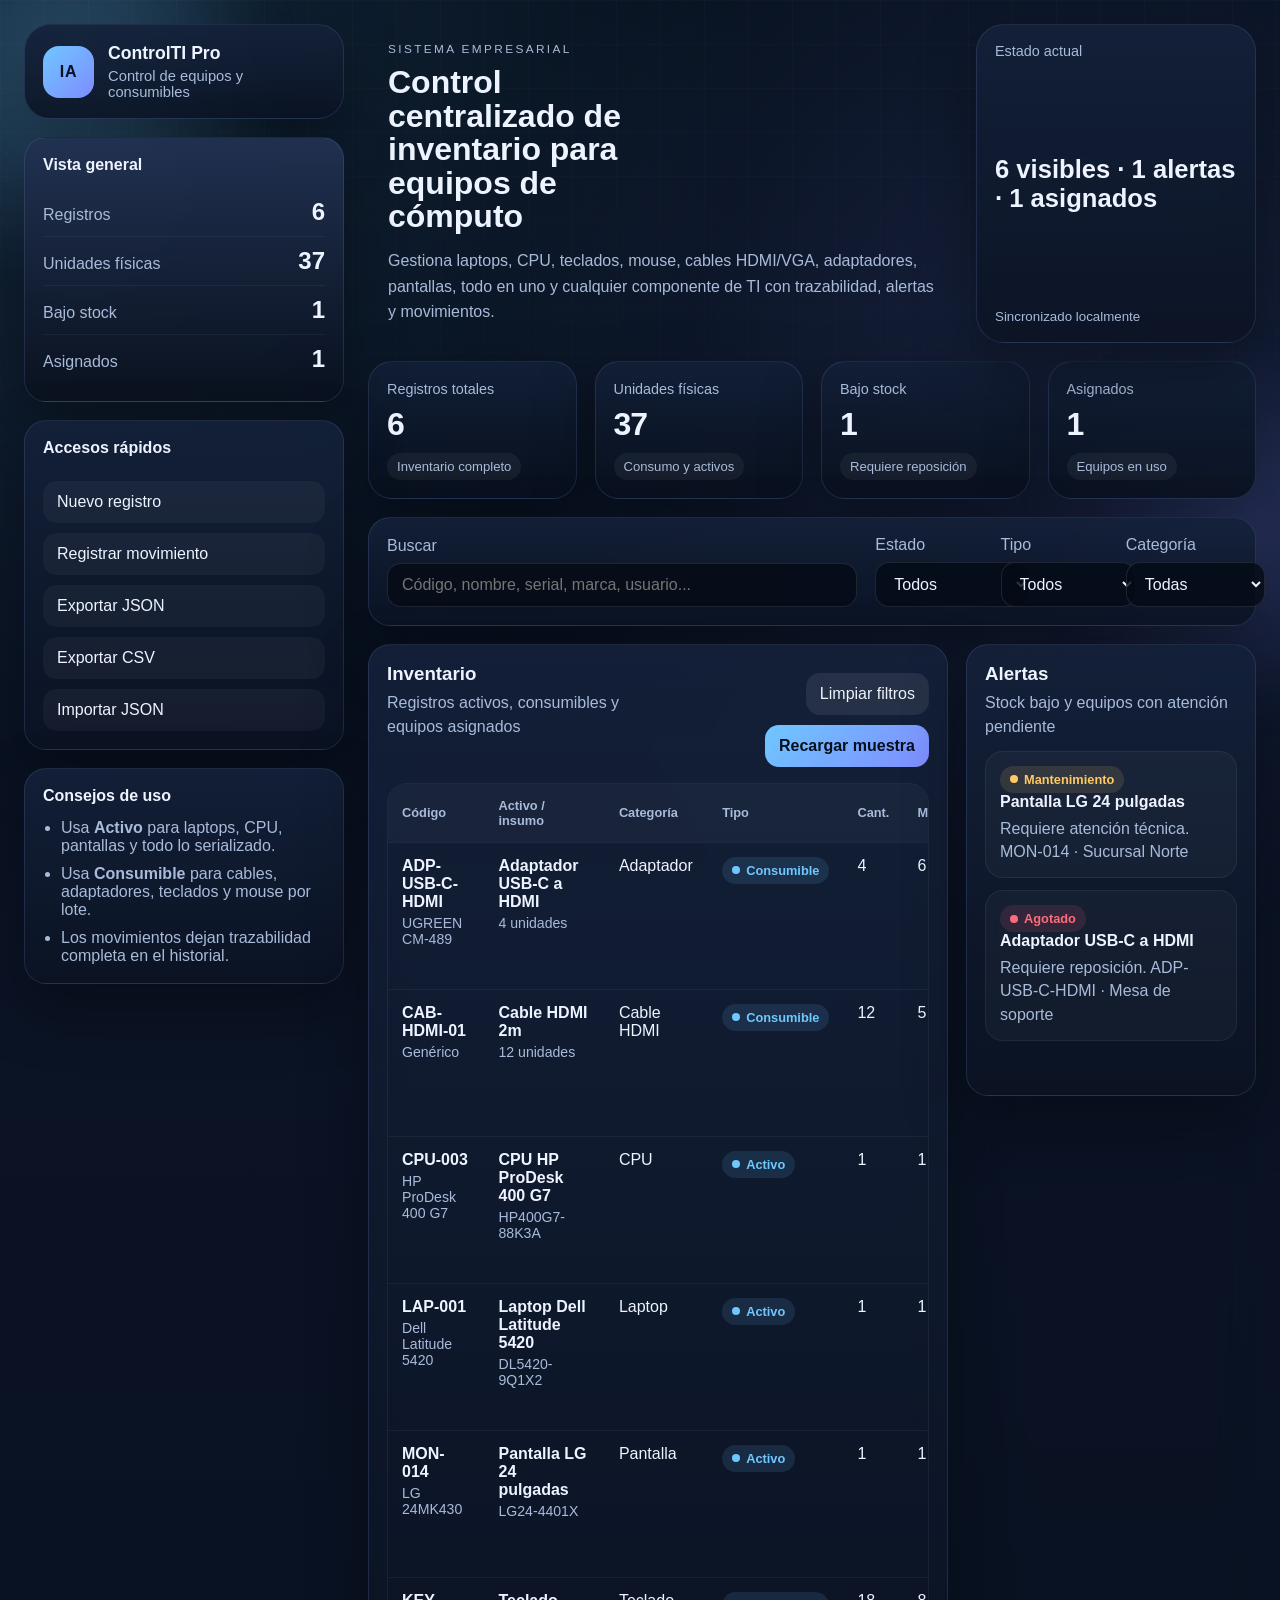
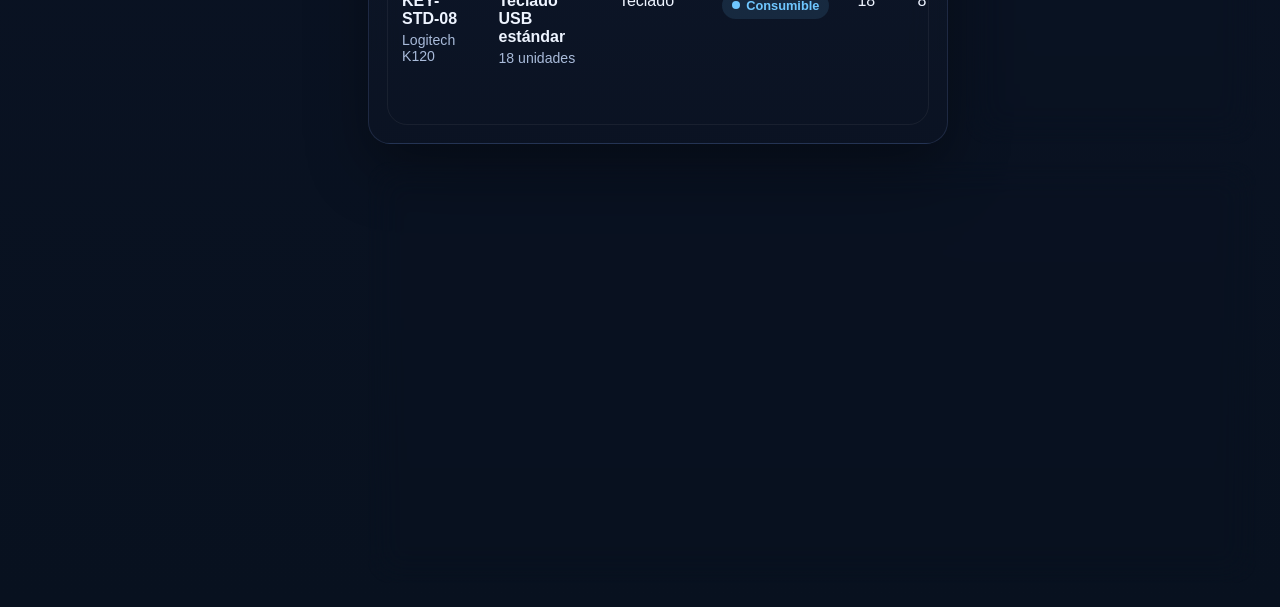
==== outputs/inventario-avanzado/index.html @ 09b9b67e "Initial commit: ControlTI Pro" ====
<!doctype html>
<html lang="es">
<head>
  <meta charset="utf-8" />
  <meta name="viewport" content="width=device-width, initial-scale=1" />
  <title>ControlTI Pro</title>
  <link rel="stylesheet" href="styles.css" />
</head>
<body>
  <div class="bg-orb orb-1"></div>
  <div class="bg-orb orb-2"></div>
  <div class="bg-grid"></div>

  <div class="app-shell">
    <aside class="sidebar">
      <div class="brand">
        <div class="brand-mark">IA</div>
        <div>
          <h1>ControlTI Pro</h1>
          <p>Control de equipos y consumibles</p>
        </div>
      </div>

      <section class="panel panel-accent">
        <h2>Vista general</h2>
        <div class="mini-stat">
          <span>Registros</span>
          <strong id="totalRecords">0</strong>
        </div>
        <div class="mini-stat">
          <span>Unidades físicas</span>
          <strong id="totalUnits">0</strong>
        </div>
        <div class="mini-stat">
          <span>Bajo stock</span>
          <strong id="lowStockCount">0</strong>
        </div>
        <div class="mini-stat">
          <span>Asignados</span>
          <strong id="assignedCount">0</strong>
        </div>
      </section>

      <section class="panel">
        <h2>Accesos rápidos</h2>
        <button class="ghost-btn" id="newItemBtn">Nuevo registro</button>
        <button class="ghost-btn" id="newMovementBtn">Registrar movimiento</button>
        <button class="ghost-btn" id="exportJsonBtn">Exportar JSON</button>
        <button class="ghost-btn" id="exportCsvBtn">Exportar CSV</button>
        <button class="ghost-btn" id="importJsonBtn">Importar JSON</button>
        <input type="file" id="importFile" accept="application/json" hidden />
      </section>

      <section class="panel">
        <h2>Consejos de uso</h2>
        <ul class="tips">
          <li>Usa <strong>Activo</strong> para laptops, CPU, pantallas y todo lo serializado.</li>
          <li>Usa <strong>Consumible</strong> para cables, adaptadores, teclados y mouse por lote.</li>
          <li>Los movimientos dejan trazabilidad completa en el historial.</li>
        </ul>
      </section>
    </aside>

    <main class="content">
      <header class="hero">
        <div>
          <p class="eyebrow">Sistema empresarial</p>
          <h2>Control centralizado de inventario para equipos de cómputo</h2>
          <p class="hero-copy">
            Gestiona laptops, CPU, teclados, mouse, cables HDMI/VGA, adaptadores, pantallas, todo en uno y cualquier
            componente de TI con trazabilidad, alertas y movimientos.
          </p>
        </div>
        <div class="hero-card">
          <span>Estado actual</span>
          <strong id="statusSummary">Cargando...</strong>
          <small id="lastSync">Sincronizado localmente</small>
        </div>
      </header>

      <section class="stats-grid" id="statsGrid"></section>

      <section class="toolbar panel">
        <div class="search-wrap">
          <label for="searchInput">Buscar</label>
          <input id="searchInput" type="search" placeholder="Código, nombre, serial, marca, usuario..." />
        </div>
        <div class="filters">
          <label>
            Estado
            <select id="statusFilter"></select>
          </label>
          <label>
            Tipo
            <select id="typeFilter"></select>
          </label>
          <label>
            Categoría
            <select id="categoryFilter"></select>
          </label>
        </div>
      </section>

      <section class="workspace">
        <article class="panel table-panel">
          <div class="section-head">
            <div>
              <h3>Inventario</h3>
              <p>Registros activos, consumibles y equipos asignados</p>
            </div>
            <div class="section-actions">
              <button class="secondary-btn" id="resetFiltersBtn">Limpiar filtros</button>
              <button class="primary-btn" id="seedBtn">Recargar muestra</button>
            </div>
          </div>

          <div class="table-wrap">
            <table>
              <thead>
                <tr>
                  <th>Código</th>
                  <th>Activo / insumo</th>
                  <th>Categoría</th>
                  <th>Tipo</th>
                  <th>Cant.</th>
                  <th>Mín.</th>
                  <th>Ubicación</th>
                  <th>Asignado a</th>
                  <th>Estado</th>
                  <th>Acciones</th>
                </tr>
              </thead>
              <tbody id="inventoryBody"></tbody>
            </table>
          </div>
        </article>

        <aside class="side-stack">
          <article class="panel">
            <div class="section-head compact">
              <div>
                <h3>Alertas</h3>
                <p>Stock bajo y equipos con atención pendiente</p>
              </div>
            </div>
            <div id="alertsList" class="card-list"></div>
          </article>

          <article class="panel">
            <div class="section-head compact">
              <div>
                <h3>Distribución por categoría</h3>
                <p>Resumen rápido de unidades en inventario</p>
              </div>
            </div>
            <div id="categoryChart" class="chart-list"></div>
          </article>
        </aside>
      </section>

      <section class="panel">
        <div class="section-head">
          <div>
            <h3>Movimientos recientes</h3>
            <p>Entradas, salidas, ajustes, asignaciones y devoluciones</p>
          </div>
        </div>
        <div id="movementList" class="timeline"></div>
      </section>
    </main>
  </div>

  <div class="modal hidden" id="itemModal">
    <div class="modal-card">
      <div class="section-head">
        <div>
          <h3 id="itemModalTitle">Nuevo registro</h3>
          <p>Alta o edición de inventario</p>
        </div>
        <button class="icon-btn" data-close="itemModal" aria-label="Cerrar">×</button>
      </div>
      <form id="itemForm" class="form-grid">
        <input type="hidden" id="itemId" />
        <label>Código
          <input id="itemCode" required placeholder="IT-0001" />
        </label>
        <label>Nombre
          <input id="itemName" required placeholder="Laptop Dell, Cable HDMI..." />
        </label>
        <label>Tipo
          <select id="itemType" required>
            <option value="Activo">Activo</option>
            <option value="Consumible">Consumible</option>
          </select>
        </label>
        <label>Categoría
          <input id="itemCategory" list="categorySuggestions" required placeholder="Laptop, CPU, adaptador..." />
          <datalist id="categorySuggestions">
            <option value="Laptop"></option>
            <option value="CPU"></option>
            <option value="Teclado"></option>
            <option value="Mouse"></option>
            <option value="Cable HDMI"></option>
            <option value="Cable VGA"></option>
            <option value="Adaptador"></option>
            <option value="Pantalla"></option>
            <option value="Todo en uno"></option>
            <option value="Accesorio"></option>
          </datalist>
        </label>
        <label>Marca
          <input id="itemBrand" placeholder="Dell, Lenovo, HP..." />
        </label>
        <label>Modelo
          <input id="itemModel" placeholder="Latitude 5420..." />
        </label>
        <label>Serial
          <input id="itemSerial" placeholder="Solo para activos" />
        </label>
        <label>Cantidad
          <input id="itemQuantity" type="number" min="1" value="1" required />
        </label>
        <label>Mínimo de alerta
          <input id="itemMinStock" type="number" min="0" value="1" required />
        </label>
        <label>Ubicación
          <input id="itemLocation" list="locationSuggestions" placeholder="Almacén TI, piso 2..." />
          <datalist id="locationSuggestions">
            <option value="Almacén TI"></option>
            <option value="Recepción"></option>
            <option value="Mesa de soporte"></option>
            <option value="Sucursal Norte"></option>
            <option value="Sucursal Sur"></option>
          </datalist>
        </label>
        <label>Asignado a
          <input id="itemAssignedTo" placeholder="Nombre, área o responsable" />
        </label>
        <label>Estado
          <select id="itemStatus">
            <option value="Disponible">Disponible</option>
            <option value="Asignado">Asignado</option>
            <option value="Mantenimiento">Mantenimiento</option>
            <option value="Baja">Baja</option>
            <option value="Agotado">Agotado</option>
          </select>
        </label>
        <label class="full-width">Observaciones
          <textarea id="itemNotes" rows="4" placeholder="Garantía, condición, accesorios incluidos..."></textarea>
        </label>
        <div class="form-actions full-width">
          <button type="button" class="secondary-btn" data-close="itemModal">Cancelar</button>
          <button type="submit" class="primary-btn">Guardar registro</button>
        </div>
      </form>
    </div>
  </div>

  <div class="modal hidden" id="movementModal">
    <div class="modal-card">
      <div class="section-head">
        <div>
          <h3>Registrar movimiento</h3>
          <p>Control de entradas, salidas, asignaciones y devoluciones</p>
        </div>
        <button class="icon-btn" data-close="movementModal" aria-label="Cerrar">×</button>
      </div>
      <form id="movementForm" class="form-grid">
        <input type="hidden" id="movementItemId" />
        <label>Registro
          <input id="movementItemName" disabled />
        </label>
        <label>Movimiento
          <select id="movementType" required>
            <option value="Entrada">Entrada</option>
            <option value="Salida">Salida</option>
            <option value="Ajuste">Ajuste</option>
            <option value="Asignación">Asignación</option>
            <option value="Devolución">Devolución</option>
            <option value="Mantenimiento">Mantenimiento</option>
            <option value="Baja">Baja</option>
          </select>
        </label>
        <label>Cantidad
          <input id="movementQuantity" type="number" min="1" value="1" required />
        </label>
        <label>Responsable
          <input id="movementResponsible" placeholder="Usuario, área o responsable" />
        </label>
        <label>Destino / ubicación
          <input id="movementDestination" placeholder="Sucursal, oficina, almacén..." />
        </label>
        <label class="full-width">Notas
          <textarea id="movementNotes" rows="4" placeholder="Observaciones del movimiento"></textarea>
        </label>
        <div class="form-actions full-width">
          <button type="button" class="secondary-btn" data-close="movementModal">Cancelar</button>
          <button type="submit" class="primary-btn">Registrar movimiento</button>
        </div>
      </form>
    </div>
  </div>

  <div class="toast hidden" id="toast"></div>

  <script src="app.js"></script>
</body>
</html>
---- outputs/inventario-avanzado/styles.css ----
:root {
  color-scheme: dark;
  --bg: #08111f;
  --bg-2: #0f1b2f;
  --panel: rgba(12, 22, 40, 0.82);
  --panel-strong: rgba(16, 29, 51, 0.96);
  --border: rgba(146, 179, 255, 0.14);
  --text: #eef4ff;
  --muted: #a9bbda;
  --primary: #6fc7ff;
  --primary-2: #7f8cff;
  --success: #37d39a;
  --warning: #ffca63;
  --danger: #ff6b7a;
  --shadow: 0 24px 60px rgba(0, 0, 0, 0.35);
  --radius: 22px;
  --radius-sm: 14px;
  --transition: 180ms ease;
  font-family: "Segoe UI", "Trebuchet MS", "Verdana", sans-serif;
}

* {
  box-sizing: border-box;
}

html,
body {
  margin: 0;
  min-height: 100%;
  background:
    radial-gradient(circle at top left, rgba(111, 199, 255, 0.12), transparent 30%),
    radial-gradient(circle at 85% 15%, rgba(127, 140, 255, 0.12), transparent 28%),
    linear-gradient(180deg, #06101d, #0b1325 44%, #08111f);
  color: var(--text);
}

body {
  overflow-x: hidden;
}

button,
input,
select,
textarea {
  font: inherit;
}

button {
  cursor: pointer;
}

.bg-orb,
.bg-grid {
  position: fixed;
  inset: auto;
  pointer-events: none;
  z-index: 0;
}

.bg-orb {
  width: 26rem;
  height: 26rem;
  border-radius: 50%;
  filter: blur(26px);
  opacity: 0.55;
}

.orb-1 {
  top: -8rem;
  left: -8rem;
  background: radial-gradient(circle, rgba(111, 199, 255, 0.55), transparent 68%);
}

.orb-2 {
  right: -10rem;
  top: 20rem;
  background: radial-gradient(circle, rgba(127, 140, 255, 0.42), transparent 66%);
}

.bg-grid {
  inset: 0;
  background-image:
    linear-gradient(rgba(255, 255, 255, 0.03) 1px, transparent 1px),
    linear-gradient(90deg, rgba(255, 255, 255, 0.03) 1px, transparent 1px);
  background-size: 44px 44px;
  mask-image: linear-gradient(to bottom, rgba(0, 0, 0, 0.6), transparent 85%);
}

.app-shell {
  position: relative;
  z-index: 1;
  display: grid;
  grid-template-columns: 320px minmax(0, 1fr);
  gap: 24px;
  padding: 24px;
}

.sidebar,
.content {
  min-width: 0;
}

.sidebar {
  display: flex;
  flex-direction: column;
  gap: 18px;
  position: sticky;
  top: 24px;
  height: calc(100vh - 48px);
}

.brand,
.panel,
.hero-card,
.modal-card {
  background: linear-gradient(180deg, rgba(20, 33, 58, 0.9), rgba(11, 19, 35, 0.88));
  border: 1px solid var(--border);
  box-shadow: var(--shadow);
  backdrop-filter: blur(18px);
}

.brand {
  border-radius: 26px;
  padding: 18px;
  display: flex;
  align-items: center;
  gap: 14px;
}

.brand-mark {
  width: 52px;
  height: 52px;
  display: grid;
  place-items: center;
  border-radius: 16px;
  background: linear-gradient(135deg, var(--primary), var(--primary-2));
  color: #07111f;
  font-weight: 900;
  letter-spacing: 0.05em;
}

.brand h1,
.hero h2,
.panel h2,
.section-head h3 {
  margin: 0;
}

.brand p,
.hero-copy,
.panel p,
.mini-stat span,
.section-head p,
.hero-card small,
.eyebrow,
.tips,
label {
  color: var(--muted);
}

.brand h1 {
  font-size: 1.1rem;
}

.brand p {
  margin: 4px 0 0;
  font-size: 0.92rem;
}

.panel {
  border-radius: var(--radius);
  padding: 18px;
}

.panel-accent {
  background: linear-gradient(180deg, rgba(33, 49, 81, 0.96), rgba(10, 17, 30, 0.92));
}

.panel h2 {
  margin-bottom: 14px;
  font-size: 1rem;
}

.mini-stat {
  display: flex;
  justify-content: space-between;
  align-items: baseline;
  gap: 16px;
  padding: 10px 0;
  border-bottom: 1px solid rgba(255, 255, 255, 0.05);
}

.mini-stat:last-child {
  border-bottom: 0;
}

.mini-stat strong {
  font-size: 1.5rem;
}

.ghost-btn,
.primary-btn,
.secondary-btn,
.icon-btn {
  border: 0;
  border-radius: 14px;
  padding: 12px 14px;
  transition: transform var(--transition), opacity var(--transition), background var(--transition);
}

.ghost-btn,
.secondary-btn {
  width: 100%;
  text-align: left;
  background: rgba(255, 255, 255, 0.04);
  color: var(--text);
  margin-top: 10px;
}

.ghost-btn:hover,
.secondary-btn:hover,
.primary-btn:hover,
.icon-btn:hover {
  transform: translateY(-1px);
}

.primary-btn {
  background: linear-gradient(135deg, var(--primary), var(--primary-2));
  color: #05101f;
  font-weight: 700;
}

.secondary-btn {
  width: auto;
  background: rgba(255, 255, 255, 0.08);
  color: var(--text);
}

.icon-btn {
  width: 42px;
  height: 42px;
  border-radius: 12px;
  background: rgba(255, 255, 255, 0.06);
  color: var(--text);
  font-size: 1.25rem;
  line-height: 1;
}

.tips {
  margin: 0;
  padding-left: 18px;
  display: grid;
  gap: 10px;
}

.content {
  display: grid;
  gap: 18px;
}

.hero {
  display: grid;
  grid-template-columns: minmax(0, 1fr) 280px;
  gap: 18px;
  align-items: stretch;
}

.hero > div:first-child,
.hero-card {
  border-radius: 28px;
}

.hero > div:first-child {
  padding: 18px 20px;
}

.eyebrow {
  margin: 0 0 10px;
  text-transform: uppercase;
  letter-spacing: 0.2em;
  font-size: 0.74rem;
}

.hero h2 {
  font-size: clamp(1.7rem, 2.5vw, 3rem);
  line-height: 1.05;
  max-width: 14ch;
}

.hero-copy {
  max-width: 66ch;
  font-size: 1rem;
  line-height: 1.6;
  margin: 14px 0 0;
}

.hero-card {
  padding: 18px;
  display: grid;
  align-content: space-between;
}

.hero-card span {
  color: var(--muted);
  font-size: 0.9rem;
}

.hero-card strong {
  font-size: 1.6rem;
}

.stats-grid {
  display: grid;
  grid-template-columns: repeat(4, minmax(0, 1fr));
  gap: 18px;
}

.stat-card {
  background: linear-gradient(180deg, rgba(18, 31, 55, 0.95), rgba(9, 16, 29, 0.9));
  border: 1px solid var(--border);
  border-radius: 24px;
  padding: 18px;
  box-shadow: var(--shadow);
}

.stat-card .label {
  color: var(--muted);
  font-size: 0.9rem;
}

.stat-card .value {
  display: block;
  margin-top: 8px;
  font-size: 2rem;
  font-weight: 800;
  letter-spacing: -0.03em;
}

.stat-card .delta {
  display: inline-flex;
  margin-top: 10px;
  padding: 6px 10px;
  border-radius: 999px;
  background: rgba(255, 255, 255, 0.05);
  color: var(--muted);
  font-size: 0.82rem;
}

.toolbar {
  display: grid;
  grid-template-columns: minmax(260px, 1.3fr) minmax(0, 1fr);
  gap: 18px;
  align-items: end;
}

.search-wrap,
.filters label,
.form-grid label {
  display: grid;
  gap: 8px;
}

.search-wrap input,
.filters select,
.form-grid input,
.form-grid select,
.form-grid textarea {
  border: 1px solid rgba(255, 255, 255, 0.1);
  border-radius: 14px;
  background: rgba(6, 11, 22, 0.82);
  color: var(--text);
  padding: 12px 14px;
  outline: none;
  transition: border-color var(--transition), box-shadow var(--transition);
}

.search-wrap input:focus,
.filters select:focus,
.form-grid input:focus,
.form-grid select:focus,
.form-grid textarea:focus {
  border-color: rgba(111, 199, 255, 0.6);
  box-shadow: 0 0 0 3px rgba(111, 199, 255, 0.13);
}

.filters {
  display: grid;
  grid-template-columns: repeat(3, minmax(0, 1fr));
  gap: 14px;
}

.workspace {
  display: grid;
  grid-template-columns: minmax(0, 1.6fr) minmax(290px, 0.8fr);
  gap: 18px;
}

.table-panel {
  overflow: hidden;
}

.section-head {
  display: flex;
  justify-content: space-between;
  align-items: flex-start;
  gap: 16px;
  margin-bottom: 16px;
}

.section-head.compact {
  margin-bottom: 12px;
}

.section-head p {
  margin: 6px 0 0;
  line-height: 1.5;
}

.section-actions {
  display: flex;
  gap: 10px;
  flex-wrap: wrap;
  justify-content: flex-end;
}

.table-wrap {
  overflow: auto;
  border-radius: 20px;
  border: 1px solid rgba(255, 255, 255, 0.06);
}

table {
  width: 100%;
  border-collapse: collapse;
  min-width: 1080px;
}

thead th {
  text-align: left;
  font-size: 0.8rem;
  color: var(--muted);
  padding: 14px 14px;
  background: rgba(255, 255, 255, 0.03);
  position: sticky;
  top: 0;
  z-index: 1;
}

tbody td {
  padding: 14px;
  border-top: 1px solid rgba(255, 255, 255, 0.05);
  vertical-align: top;
}

tbody tr:hover {
  background: rgba(255, 255, 255, 0.03);
}

.row-title {
  font-weight: 700;
}

.subtle {
  color: var(--muted);
  font-size: 0.88rem;
  margin-top: 4px;
}

.pill {
  display: inline-flex;
  align-items: center;
  gap: 6px;
  padding: 6px 10px;
  border-radius: 999px;
  font-size: 0.8rem;
  font-weight: 700;
  white-space: nowrap;
}

.pill::before {
  content: "";
  width: 8px;
  height: 8px;
  border-radius: 50%;
  background: currentColor;
}

.pill.success {
  color: var(--success);
  background: rgba(55, 211, 154, 0.12);
}

.pill.warning {
  color: var(--warning);
  background: rgba(255, 202, 99, 0.12);
}

.pill.danger {
  color: var(--danger);
  background: rgba(255, 107, 122, 0.12);
}

.pill.info {
  color: var(--primary);
  background: rgba(111, 199, 255, 0.12);
}

.table-actions {
  display: flex;
  gap: 8px;
  flex-wrap: wrap;
}

.mini-action {
  border: 0;
  border-radius: 12px;
  padding: 8px 10px;
  background: rgba(255, 255, 255, 0.06);
  color: var(--text);
}

.mini-action:hover {
  background: rgba(255, 255, 255, 0.12);
}

.side-stack {
  display: grid;
  gap: 18px;
}

.card-list,
.chart-list {
  display: grid;
  gap: 12px;
}

.alert-card,
.chart-row,
.timeline-item {
  border: 1px solid rgba(255, 255, 255, 0.06);
  border-radius: 18px;
  background: rgba(255, 255, 255, 0.03);
  padding: 14px;
}

.alert-card strong,
.timeline-item strong {
  display: block;
}

.alert-card p,
.timeline-item p {
  margin: 6px 0 0;
  color: var(--muted);
  line-height: 1.45;
}

.chart-row {
  display: grid;
  gap: 10px;
}

.chart-row header {
  display: flex;
  justify-content: space-between;
  gap: 12px;
}

.bar {
  height: 10px;
  border-radius: 999px;
  overflow: hidden;
  background: rgba(255, 255, 255, 0.08);
}

.bar > span {
  display: block;
  height: 100%;
  border-radius: inherit;
  background: linear-gradient(90deg, var(--primary), var(--primary-2));
}

.timeline {
  display: grid;
  gap: 12px;
}

.timeline-item {
  display: grid;
  gap: 6px;
}

.timeline-meta {
  display: flex;
  flex-wrap: wrap;
  gap: 8px;
  align-items: center;
  color: var(--muted);
  font-size: 0.88rem;
}

.form-grid {
  display: grid;
  grid-template-columns: repeat(2, minmax(0, 1fr));
  gap: 14px;
}

.full-width {
  grid-column: 1 / -1;
}

.form-actions {
  display: flex;
  justify-content: flex-end;
  gap: 10px;
}

.modal {
  position: fixed;
  inset: 0;
  z-index: 20;
  display: grid;
  place-items: center;
  background: rgba(4, 8, 16, 0.72);
  backdrop-filter: blur(8px);
  padding: 20px;
}

.modal.hidden,
.toast.hidden {
  display: none;
}

.modal-card {
  width: min(1040px, 100%);
  max-height: min(92vh, 980px);
  overflow: auto;
  border-radius: 28px;
  padding: 20px;
}

.toast {
  position: fixed;
  right: 24px;
  bottom: 24px;
  z-index: 30;
  padding: 14px 16px;
  border-radius: 16px;
  background: rgba(8, 16, 30, 0.96);
  border: 1px solid rgba(255, 255, 255, 0.08);
  box-shadow: var(--shadow);
  max-width: 360px;
}

@media (max-width: 1220px) {
  .app-shell {
    grid-template-columns: 1fr;
  }

  .sidebar {
    position: static;
    height: auto;
  }

  .hero,
  .toolbar,
  .workspace,
  .stats-grid {
    grid-template-columns: 1fr;
  }
}

@media (max-width: 760px) {
  .app-shell {
    padding: 14px;
    gap: 14px;
  }

  .panel,
  .hero > div:first-child,
  .hero-card,
  .modal-card {
    border-radius: 20px;
  }

  .filters,
  .form-grid {
    grid-template-columns: 1fr;
  }

  .section-head,
  .section-actions,
  .form-actions {
    flex-direction: column;
    align-items: stretch;
  }

  .secondary-btn,
  .primary-btn {
    width: 100%;
  }

  .hero h2 {
    max-width: none;
  }

  .toast {
    left: 14px;
    right: 14px;
    bottom: 14px;
    max-width: none;
  }
}
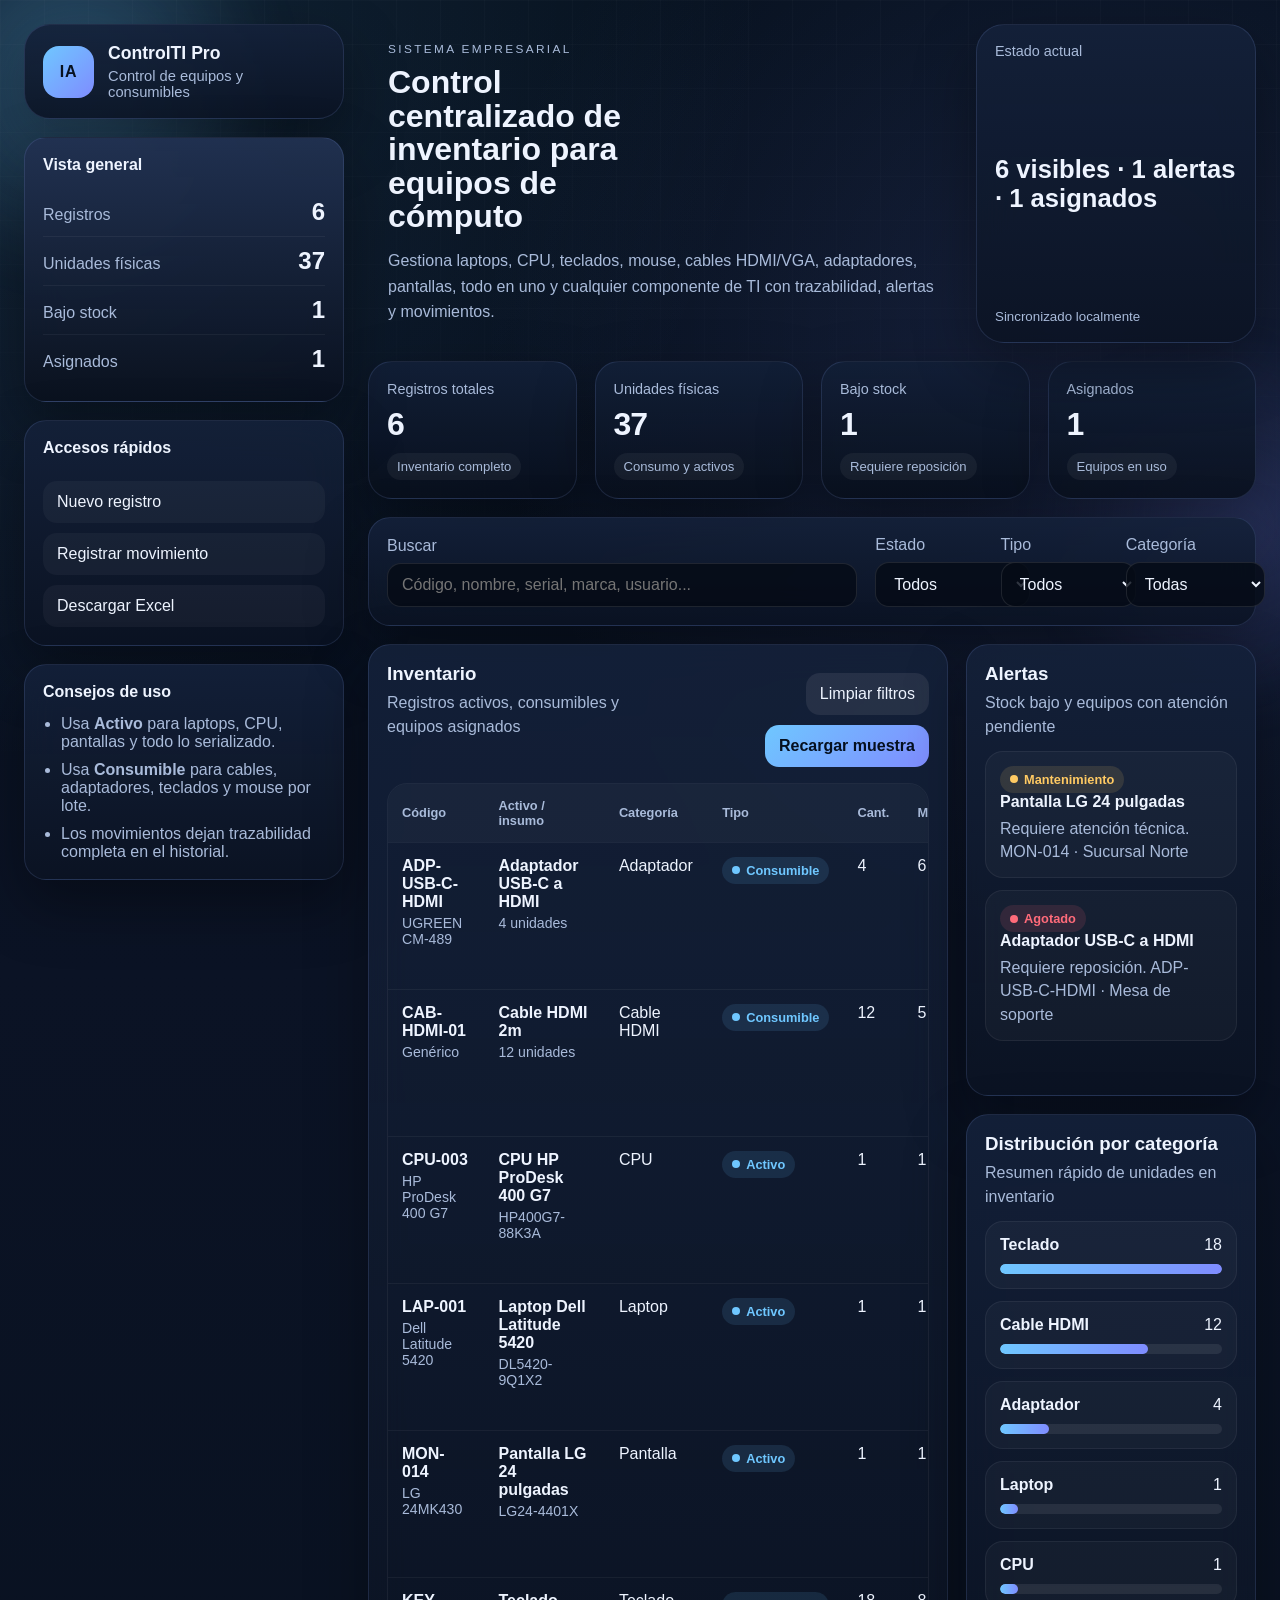
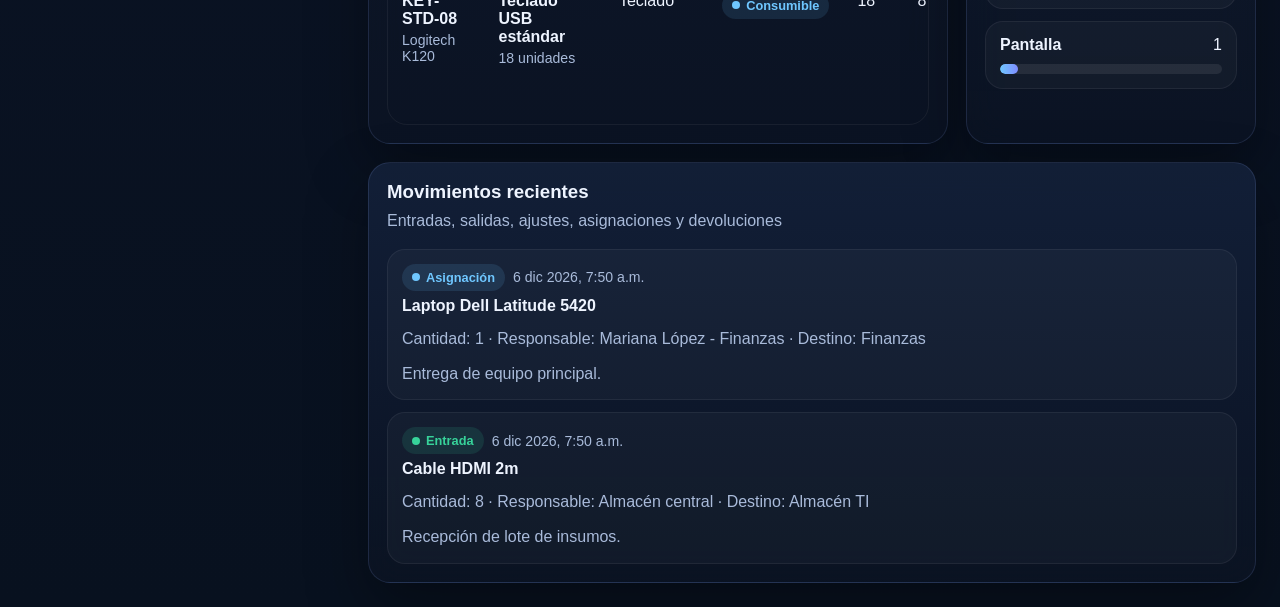
==== commit 049cd334: "Replace quick exports with Excel download" ====
--- a/outputs/inventario-avanzado/index.html
+++ b/outputs/inventario-avanzado/index.html
@@ -45,10 +45,7 @@
         <h2>Accesos rápidos</h2>
         <button class="ghost-btn" id="newItemBtn">Nuevo registro</button>
         <button class="ghost-btn" id="newMovementBtn">Registrar movimiento</button>
-        <button class="ghost-btn" id="exportJsonBtn">Exportar JSON</button>
-        <button class="ghost-btn" id="exportCsvBtn">Exportar CSV</button>
-        <button class="ghost-btn" id="importJsonBtn">Importar JSON</button>
-        <input type="file" id="importFile" accept="application/json" hidden />
+        <button class="ghost-btn" id="exportExcelBtn">Descargar Excel</button>
       </section>
 
       <section class="panel">
